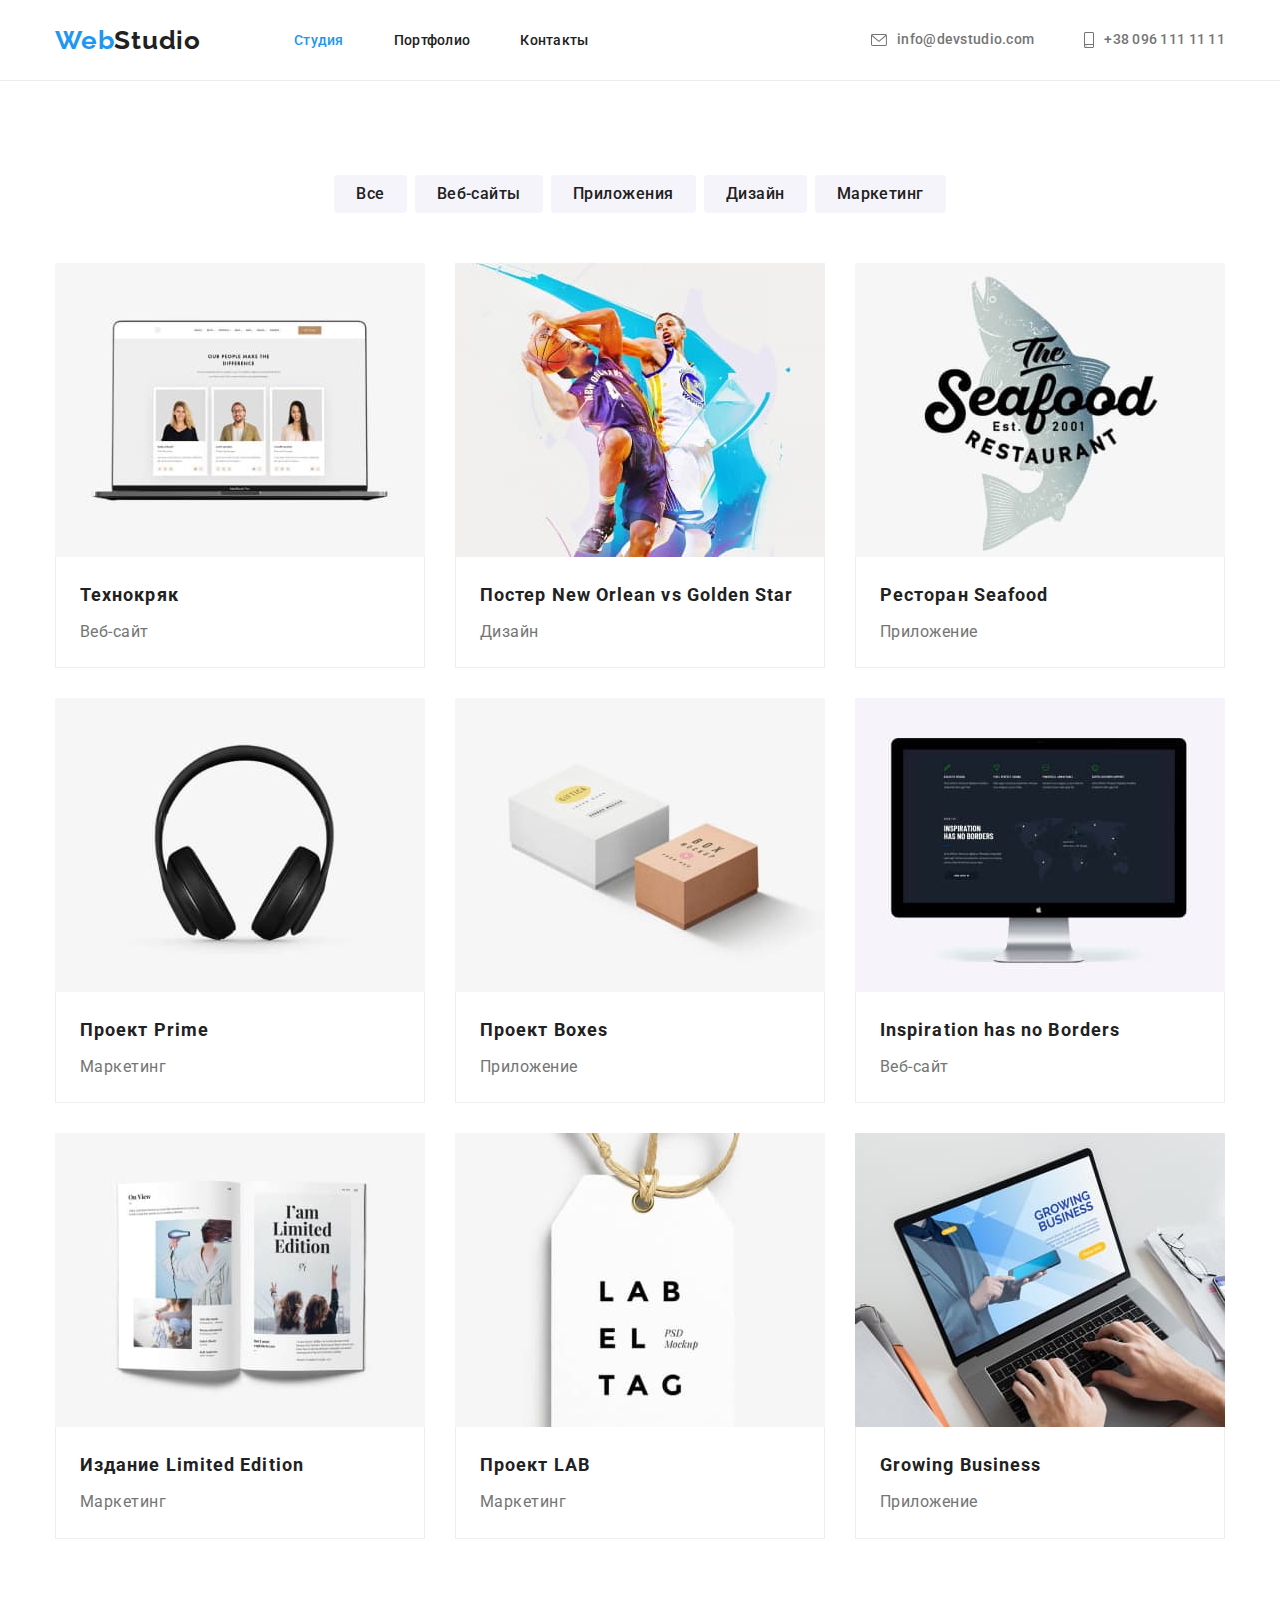
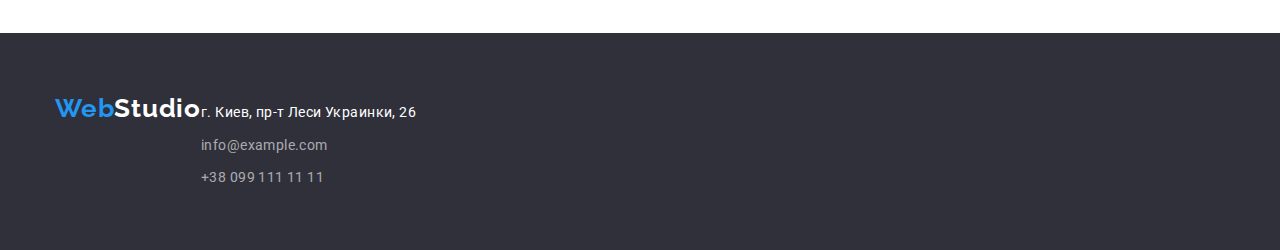
==== portfolio.html @ 7e983a6a "Homework 4" ====
<!DOCTYPE html>
<html lang="en">
<head>
    <meta charset="UTF-8">
    <meta http-equiv="X-UA-Compatible" content="IE=edge">
    <meta name="viewport" content="width=device-width, initial-scale=1.0">
    <title>Document</title>
    <link rel="preconnect" href="https://fonts.googleapis.com">
    <link rel="preconnect" href="https://fonts.gstatic.com" crossorigin>
    <link href="https://fonts.googleapis.com/css2?family=Raleway:wght@700&family=Roboto:wght@400;500;700;900&display=swap"
        rel="stylesheet">
        <link rel="stylesheet" href="https://cdnjs.cloudflare.com/ajax/libs/modern-normalize/1.1.0/modern-normalize.min.css">
    <link rel="stylesheet" href="./css/styles.css">
</head>
<body>
    <!--Шапка сайта-->
    <header>
        <div class="container header-info">
            <a href="/" lang="en" class="logo"><span class="logo-accent">Web</span>Studio</a>
            <nav>
                <ul class="site-nav list">
                    <li class="item"><a href="./index.html" class="link current">Студия</a></li>
                    <Li class="item"><a href="./portfolio.html" class="link">Портфолио</a></Li>
                    <li class="item"><a href="" class="link">Контакты</a></li>
                </ul>
            </nav>
            <ul class="contact-info list">
                <li class="item"><a href="mail:info@devstudio.com" class="contact-info">
                        <svg class="icon-envelope" width="16" height="12">
                            <use href="./images/icons.svg#icon-envelope"></use>
                        </svg>info@devstudio.com</a>
                </li>
                <li class="item"><a href="tel:+380961111111" class="contact-info">
                        <svg class="icon-smartphone" width="10" height="16">
                            <use href="./images/icons.svg#icon-smartphone"></use>
                        </svg>
                        +38 096 111 11 11</a></li>
            </ul>
        </div>
    </header>
    <main>
        <section class="section">
        <div class="container">
    <ul class="list menu">
    <li class="item"><button type="button" class="button-secondary">Все</button></li>
    <li class="item"><button type="button" class="button-secondary">Веб-сайты</button></li>
    <li class="item"><button type="button" class="button-secondary">Приложения</button></li>
    <li class="item"><button type="button" class="button-secondary">Дизайн</button></li>
    <li class="item"><button type="button" class="button-secondary">Маркетинг</button></li>
</ul>

<!--Скрытый заголовок-->
<h1 class="visually-hidden">Портфолио</h1>
<ul class="list portfolio">
    <li class="item">
       <a href="" class="project-link">
            <img src="./images/portfolio/1.jpg" alt="Ноутбук с открытым веб-сайтом" width="370">
            <div class="portfolio-border">
            <h2 class="project-title">Технокряк</h2>
            <p class="project-type">Веб-сайт</p>
            </div>
       </a>
    </li>
    <li class="item">
        <div href="" class="project-link">
            <img src="./images/portfolio/2.jpg" alt="Два баскетболиста" width="370">
            <div class="portfolio-border">
            <h2 class="project-title">Постер New Orlean vs Golden Star</h2>
            <p class="project-type">Дизайн</p>
        </div>
        </a>
    </li>
    <li class="item">
        <div href="" class="project-link">
            <img src="./images/portfolio/3.jpg" alt="Лого ресторана" width="370">
            <div class="portfolio-border">
            <h2 class="project-title">Ресторан Seafood</h2>
            <p class="project-type">Приложение</p>
        </div>
        </a>
    </li>
    <li class="item">
        <div href="" class="project-link">
            <img src="./images/portfolio/4.jpg" alt="Наушники" width="370">
            <div class="portfolio-border">
            <h2 class="project-title">Проект Prime</h2>
            <p class="project-type">Маркетинг</p>
        </div>
        </a>
    </li>
    <li class="item">
        <a href="" class="project-link">
            <img src="./images/portfolio/5.jpg" alt="Две коробки" width="370">
            <div class="portfolio-border">
            <h2 class="project-title">Проект Boxes</h2>
            <p class="project-type">Приложение</p>
            </div>
        </a>
    </li>
    <li class="item">
        <a href="" class="project-link">
            <img src="./images/portfolio/6.jpg" alt="Монитор компютера" width="370">
            <div class="portfolio-border">
            <h2 class="project-title">Inspiration has no Borders</h2>
            <p class="project-type">Веб-сайт</p>
            </div>
        </a>
    </li>
        <li class="item">
            <a href="" class="project-link">
                <img src="./images/portfolio/7.jpg" alt="Открытая книга" width="370">
                <div class="portfolio-border">
                <h2 class="project-title">Издание Limited Edition</h2>
                <p class="project-type">Маркетинг</p>
                </div>
            </a>
        </li>
        <li class="item">
            <a href="" class="project-link">
                <img src="./images/portfolio/8.jpg" alt="Бирка с надписью проекта" width="370">
                <div class="portfolio-border">
                <h2 class="project-title">Проект LAB</h2>
                <p class="project-type">Маркетинг</p>
                </div>
            </a>
        </li>
        <li class="item">
            <a href="" class="project-link">
                <img src="./images/portfolio/9.jpg" alt="Рури набирающие текст на ноутбуке" width="370">
                <div class="portfolio-border">
                <h2 class="project-title">Growing Business</h2>
                <p class="project-type">Приложение</p>
                </div>
            </a>
        </li>
</ul>
</div>
</section>
</main>
 <!--Футер-->
<footer class="footer">
    <div class="container">
        <a href="/" lang="en" class="logo-footer"><span class="logo-accent">Web</span>Studio</a>
        <address class="address">
            <ul class="address list">
                <li class="item">г. Киев, пр-т Леси Украинки, 26</li>
                <li class="item"><a href="mail:info@example.com" class="address-info">info@example.com</a></li>
                <li class="item"><a href="tel:+380991111111" class="address-info">+38 099 111 11 11</a></li>

            </ul>
        </address>
    </div>
</footer>
    
</body>
</html>
---- css/styles.css ----
:root {
    --primary-text-color: #757575;
    --title-text-color: #212121;
    --accent-color: #2196F3;
    --background-color:  #FFFFFF;
    --button-accent-color: #FFFFFF;

}

/* Сброс стилей */

h1,h2,h3,p, ul {margin: 0;}

img {display: block;
    max-width: 100%;
    height: auto;}

body {
    background-color: var(--background-color);
    font-family: Roboto, sans-serif;
}
.list, .footer-list { list-style: none;
        margin-top: 0;
        margin-bottom: 0;
        padding: 0;
}

.container {
    width: 1200px;
    padding-left: 15px;
    padding-right: 15px;
    margin-left: auto;
    margin-right: auto;
}

header {border-bottom: 1px solid #ECECEC;}
.header-info {
    display: flex;
    align-items: center;
}

 .logo {color: var(--title-text-color);
    font-family: Raleway, sans-serif;
    font-weight: 700;
    font-size: 26px;
    line-height: 1.19;
    letter-spacing: 0.03em;
    text-decoration: none;
}

 .logo-accent {color: var(--accent-color);}

 .site-nav {
     display: flex;
     margin-left: 93px;}

 .site-nav .item:not(:last-child) {margin-right: 50px;}
 
 .site-nav .item {font-weight: 500;}

 .site-nav .link {
    display: block;
    padding-bottom: 32px;
    padding-top: 32px;
    font-weight: 500;
    font-size: 14px;
    letter-spacing: 0.02em;
    text-decoration: none;
    color: var(--title-text-color);
    }


 .site-nav .link:hover, 
 .site-nav .link:focus {color: var(--accent-color);}

.site-nav .link.current {color: var(--accent-color);}


 .contact-info {
    display: flex;
    margin-left: auto;

    color: var(--primary-text-color);
    font-weight: 500;
    font-size: 14px;
    line-height: 1.14;
    letter-spacing: 0.02em;
    text-decoration: none;
    
}

.contact-info .item + .item {margin-left: 50px;}

.contact-info:hover,
.contact-info:focus  { color: var(--accent-color);
}

.icon-envelope,
.icon-smartphone {

    margin-right: 10px;
    align-self: center;
    fill: currentColor;
   
}



.main {
text-align: center;
padding-top: 200px;
padding-bottom: 200px;

margin-left: auto;
margin-right: auto;

background-image:
        linear-gradient(to right,
            rgba(47, 48, 58, 0.4),
            rgba(47, 48, 58, 0.4)),
        url(../images/background.jpg);

background-repeat: no-repeat;
background-position: center;
background-size: cover;
max-width: 1600px;
}



.main-title {
    margin-top: 0;
    margin-bottom: 30px;
    width: 696px;
    margin-left: auto;
    margin-right: auto;
    
    color: #FFFFFF;

    font-weight: 900;
    font-size: 44px;
    line-height: 1.36;
    letter-spacing: 0.06em;
    text-transform: uppercase; 
}

.button {
    display: inline-block;
    padding: 10px 32px;
    
    color: var(--button-accent-color) ;
    background-color: var(--accent-color);

    border: 1px solid transparent;
    min-width: 200px;
    font-family: inherit;
    font-weight: 700;
    font-size: 16px;
    line-height: 1.87;
    text-align: center;
    letter-spacing: 0.06em;
    text-decoration: none;
    cursor: pointer;
    border-radius: 4px;
}

.button:hover,
.button:focus {
    color: var(--button-accent-color);
    background-color: #188CE8;
}
 
/* .main .footer {background-color: #2F303A;} */


.visually-hidden {
    position: absolute;
    width: 1px;
    height: 1px;
    margin: -1px;
    border: 0;
    padding: 0;
    white-space: nowrap;
    clip-path: inset(100%);
    clip: rect(0 0 0 0);
    overflow: hidden;
}

.section {
    padding-bottom: 94px;
    padding-top: 94px;
}
.section.business {padding-top: 0;}

.section-title {
    margin-bottom: 50px;
    
    color: var(--title-text-color);


    font-weight: 700;
    font-size: 36px;
    line-height: 1.17;
    text-align: center;
    letter-spacing: 0.03em;
}

.team {background-color: #F5F4FA;
   }


.icon-background {
    justify-content: center;
    display: flex;
    border-radius: 2px;
    height: 120px;
    align-self: center;
    background-color: #F5F4FA;
    margin-bottom: 30px;}


.advantage {display: flex;}

.advantage .item {
    width: calc((100%-90px)/4);
 }

.advantage .item + .item {margin-left: 30px;}



.advantage-title {
    margin-bottom: 10px;
    
    color: var(--title-text-color);

    font-weight: 700;
    font-size: 14px;
    line-height: 1.14;
    letter-spacing: 0.03em;
    text-transform: uppercase;
}

.advantage .text {
        color: var(--primary-text-color);
        font-size: 14px;
        line-height: 1.71;
        letter-spacing: 0.03em;
}

.business {display: flex;}

/* .business  img {display: block;
max-width: 100%;
height: auto;} */

.business .item + .item {margin-left: 30px;}



.team {display: flex;}

.team .item + .item {margin-left: 30px;}

.team .item {background-color: var(--background-color);
box-shadow: 0px 1px 3px rgba(0, 0, 0, 0.12), 0px 1px 1px rgba(0, 0, 0, 0.14), 0px 2px 1px rgba(0, 0, 0, 0.2);
border-radius: 0px 0px 4px 4px;
width: calc((100%-90px)/4);
}

/* .team-picture {margin-bottom: 30px;} */


.team-info {
padding-top: 30px;
padding-bottom: 30px;}

.name {
    margin-bottom: 10px;
    text-align: center;
    
    color: var(--title-text-color);

    font-weight: 500;
    font-size: 16px;
    line-height: 1.19;
    letter-spacing: 0.03em;
}

.position {
    text-align: center;
        color: var(--primary-text-color);
        font-size: 16px;
        line-height: 1.19;
        letter-spacing: 0.03em;
        margin-bottom: 16px;
}

.social-list {display: flex;
justify-content: center;
list-style: none;
padding-left: 32px;
padding-right: 32px;
}

.social-list .link + .link {margin-left: 10px;}

.box-icon {display: flex;
justify-content: center;
align-items: center;
width: 44px;
height: 44px;
border-radius: 50%;
color: #AFB1B8;
}

.box-icon:hover,
.box-icon:focus {background-color: var(--accent-color);
color: var(--button-accent-color);}

.icon {fill: currentColor;}

.icon:hover,
.box-icon:focus {fill: currentColor;}

.company {display: flex;}


.client-box {
    display: flex;
    justify-content: center;
    align-items: center;
    width: 170px;
    height: 92px;
    border: 1px solid #AFB1B8;
    border-radius: 4px;
    color: #AFB1B8;
}

.client-box:hover,
.client-box:focus {color: var(--accent-color);
border-color: var(--accent-color);}

.clients {
    padding: 94px 215px;
}
.clients .item + .item {margin-left: 30px;}

.client-logo {fill: currentColor;}



.footer {
    padding: 60px 0;
    background-color: #2F303A;
}

.footer .container {display: flex;
        align-items: baseline;}

.footer-list {display: flex;}

.footer-list .link + .link {margin-left: 10px;}

.footer-social {margin-left: 70px;}

.footer-title {color: var(--button-accent-color);
font-weight: 700;
font-size: 14px;
line-height: 16px;
letter-spacing: 0.03em;
text-transform: uppercase;
margin-bottom: 20px;}

.box-footer {
    display: flex;
    justify-content: center;
    align-items: center;
    width: 44px;
    height: 44px;
    border-radius: 50%;
    background: rgba(255, 255, 255, 0.1);
    color: var(--button-accent-color)

}

.box-footer:hover,
.box-footer:focus 
{background-color: var(--accent-color);
}

.footer-icon:hover, 
.footer-icon:focus {fill: currentColor;}

.footer-icon {fill: currentColor;}

.logo-footer {
    display: inline-block;
    margin-bottom: 20px;
    
    color: #FFFFFF;

    font-family: 'Raleway';
    font-weight: 700;
    font-size: 26px;
    line-height: 1.19;
    letter-spacing: 0.03em;
    text-decoration: none;
}

.address {
    color: #FFFFFF;
    font-style: normal;
    font-size: 14px;
    line-height: 1.7;
    letter-spacing: 0.03em;
}

.address .item + .item {margin-top: 9px;}


.address-info {
    color: rgba(255, 255, 255, 0.6);
    text-decoration: none;
}
.address-info:hover,
.address-info:focus {color: var(--accent-color);}

.menu {display: flex;
justify-content: center;
margin-bottom: 50px;}

.menu .item + .item {margin-left: 8px;}

.button-secondary {
    padding: 6px 22px;
    
    color: var(--title-text-color);
    background-color: #F5F4FA;

    border-radius: 4px;
    border: transparent;

    font-family: inherit;
    font-weight: 500;
    font-size: 16px;
    line-height: 1.6;
    text-align: center;
    letter-spacing: 0.03em;
    text-decoration: none;
    cursor: pointer;
}

.button-secondary:hover,
.button-secondary:focus {
    background-color: #2196F3;
    color: var(--button-accent-color);
    box-shadow: 0px 3px 1px rgba(0, 0, 0, 0.1), 
    0px 1px 2px rgba(0, 0, 0, 0.08),
     0px 2px 2px rgba(0, 0, 0, 0.12);
}

.portfolio {display: flex;
flex-wrap: wrap;
margin: -15px;}


.portfolio .item {margin: 15px;
    flex-basis: calc((100% - 90px)/3)
  
}

.portfolio .item:hover {box-shadow: 0px 1px 1px rgba(0, 0, 0, 0.12),
     0px 4px 4px rgba(0, 0, 0, 0.06), 
     1px 4px 6px rgba(0, 0, 0, 0.16);}




/* flex-basis: calc((100%-90px)/3) */

/* .portfolio {
    display: flex;
    flex-wrap: wrap;
}


.portfolio .item {
    width: calc((100%-90px)/3);
    margin-right: 30px;
    margin-bottom: 30px;
}

.portfolio .item:nth-child(3n) {margin-right: 0;}

.portfolio .item:nth-last-child(-n+3) {margin-bottom: 0;} */


.portfolio-border {padding: 20px 24px;
  border: 1px solid #EEEEEE;
  border-top: none;}


.project-title {
    margin-bottom: 4px;

    color: var(--title-text-color);
    font-weight: 700;
    font-size: 18px;
    line-height: 2;
    letter-spacing: 0.06em;
}

.project-type {
    color: var(--primary-text-color);
    font-size: 16px;
    line-height: 1.9;
    letter-spacing: 0.03em;
   
}

.project-link {
    text-decoration: none;
}
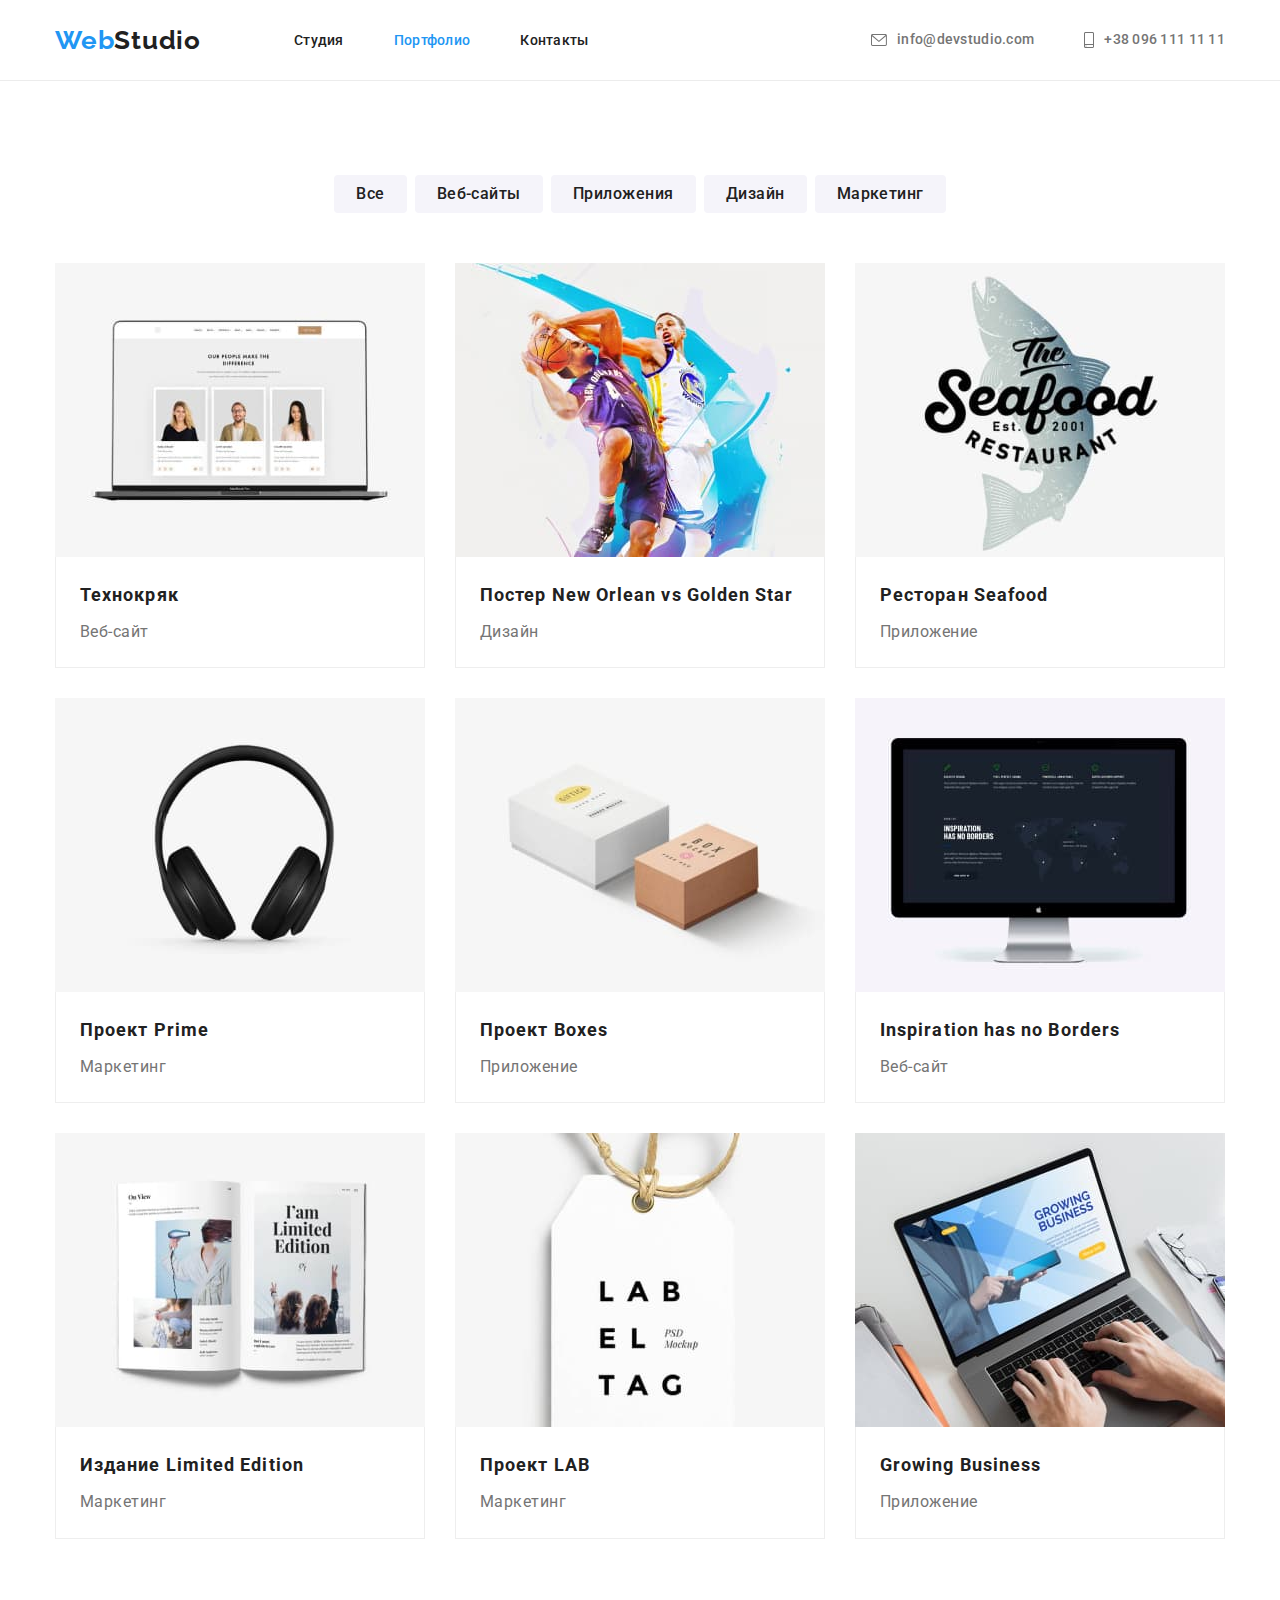
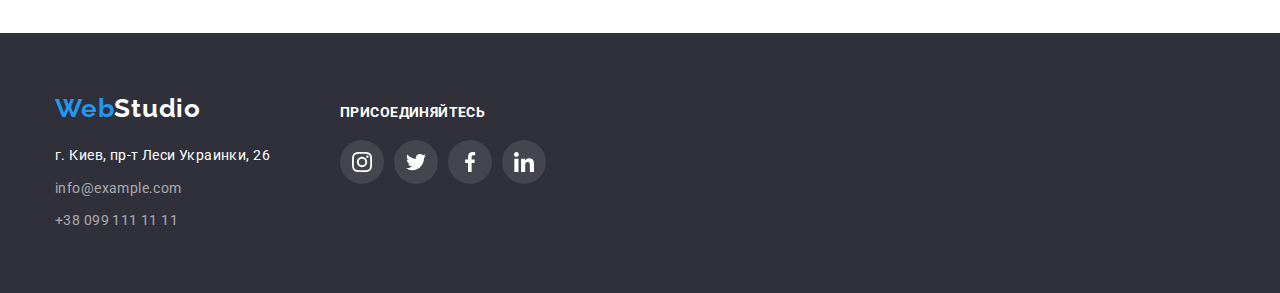
==== commit ae8d19ac: "Homework 4 UPDATED" ====
--- a/portfolio.html
+++ b/portfolio.html
@@ -14,30 +14,30 @@
 </head>
 <body>
     <!--Шапка сайта-->
-    <header>
-        <div class="container header-info">
-            <a href="/" lang="en" class="logo"><span class="logo-accent">Web</span>Studio</a>
-            <nav>
-                <ul class="site-nav list">
-                    <li class="item"><a href="./index.html" class="link current">Студия</a></li>
-                    <Li class="item"><a href="./portfolio.html" class="link">Портфолио</a></Li>
-                    <li class="item"><a href="" class="link">Контакты</a></li>
-                </ul>
-            </nav>
-            <ul class="contact-info list">
-                <li class="item"><a href="mail:info@devstudio.com" class="contact-info">
-                        <svg class="icon-envelope" width="16" height="12">
-                            <use href="./images/icons.svg#icon-envelope"></use>
-                        </svg>info@devstudio.com</a>
-                </li>
-                <li class="item"><a href="tel:+380961111111" class="contact-info">
-                        <svg class="icon-smartphone" width="10" height="16">
-                            <use href="./images/icons.svg#icon-smartphone"></use>
-                        </svg>
-                        +38 096 111 11 11</a></li>
+<header>
+    <div class="container header-info">
+        <a href="/" lang="en" class="logo"><span class="logo-accent">Web</span>Studio</a>
+        <nav>
+            <ul class="site-nav list">
+                <li class="item"><a href="./index.html" class="link">Студия</a></li>
+                <Li class="item"><a href="./portfolio.html" class="link current">Портфолио</a></Li>
+                <li class="item"><a href="" class="link">Контакты</a></li>
             </ul>
-        </div>
-    </header>
+        </nav>
+        <ul class="contact-info list">
+            <li class="item"><a href="mail:info@devstudio.com" class="contact-info">
+                    <svg class="icon-envelope" width="16" height="12">
+                        <use href="./images/icons.svg#icon-envelope"></use>
+                    </svg>info@devstudio.com</a>
+            </li>
+            <li class="item"><a href="tel:+380961111111" class="contact-info">
+                    <svg class="icon-smartphone" width="10" height="16">
+                        <use href="./images/icons.svg#icon-smartphone"></use>
+                    </svg>
+                    +38 096 111 11 11</a></li>
+        </ul>
+    </div>
+</header>
     <main>
         <section class="section">
         <div class="container">
@@ -140,15 +140,33 @@
  <!--Футер-->
 <footer class="footer">
     <div class="container">
-        <a href="/" lang="en" class="logo-footer"><span class="logo-accent">Web</span>Studio</a>
-        <address class="address">
-            <ul class="address list">
-                <li class="item">г. Киев, пр-т Леси Украинки, 26</li>
-                <li class="item"><a href="mail:info@example.com" class="address-info">info@example.com</a></li>
-                <li class="item"><a href="tel:+380991111111" class="address-info">+38 099 111 11 11</a></li>
+        <div class="footer-info">
+            <a href="/" lang="en" class="logo-footer"><span class="logo-accent">Web</span>Studio</a>
+            <address class="address">
+                <ul class="address list">
+                    <li class="item">г. Киев, пр-т Леси Украинки, 26</li>
+                    <li class="item"><a href="mail:info@example.com" class="address-info">info@example.com</a></li>
+                    <li class="item"><a href="tel:+380991111111" class="address-info">+38 099 111 11 11</a></li>
 
-            </ul>
-        </address>
+                </ul>
+            </address>
+        </div>
+        <div class="footer-social">
+            <h3 class="footer-title">присоединяйтесь</h3>
+            <ul class="footer-list">
+                <li class="link"><a href="" class="box-footer"><svg width="20" height="20" class="footer-icon">
+                            <use href="./images/icons.svg#icon-instagram-2"></use>
+                        </svg></a></li>
+                <li class="link"><a href="" class="box-footer"><svg width="20" height="20" class="footer-icon">
+                            <use href="./images/icons.svg#icon-twitter-1"></use>
+                        </svg></a></li>
+                <li class="link"><a href="" class="box-footer"><svg width="20" height="20" class="footer-icon">
+                            <use href="./images/icons.svg#icon-facebook-1"></use>
+                        </svg></a></li>
+                <li class="link"><a href="" class="box-footer"><svg width="20" height="20" class="footer-icon">
+                            <use href="./images/icons.svg#icon-linkedin-1"></use>
+                        </svg></a></li>
+        </div>
     </div>
 </footer>
     
